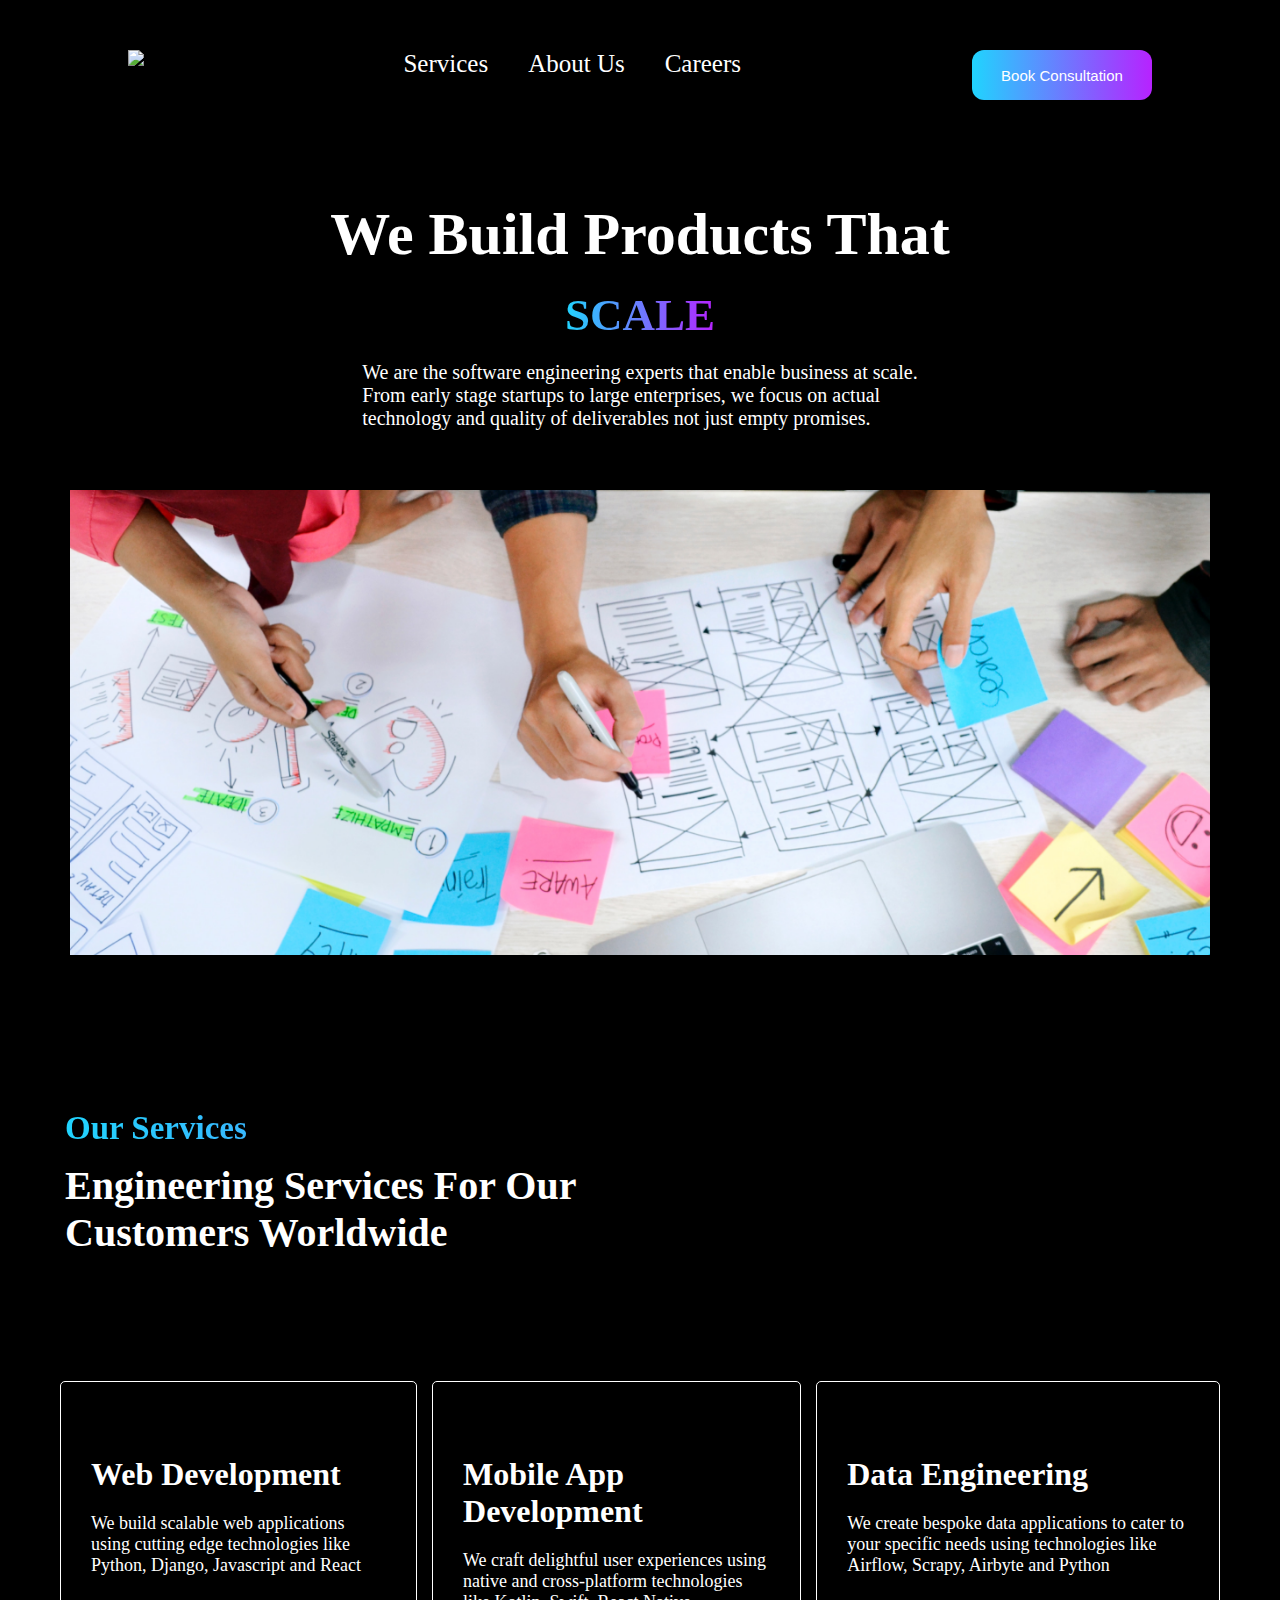
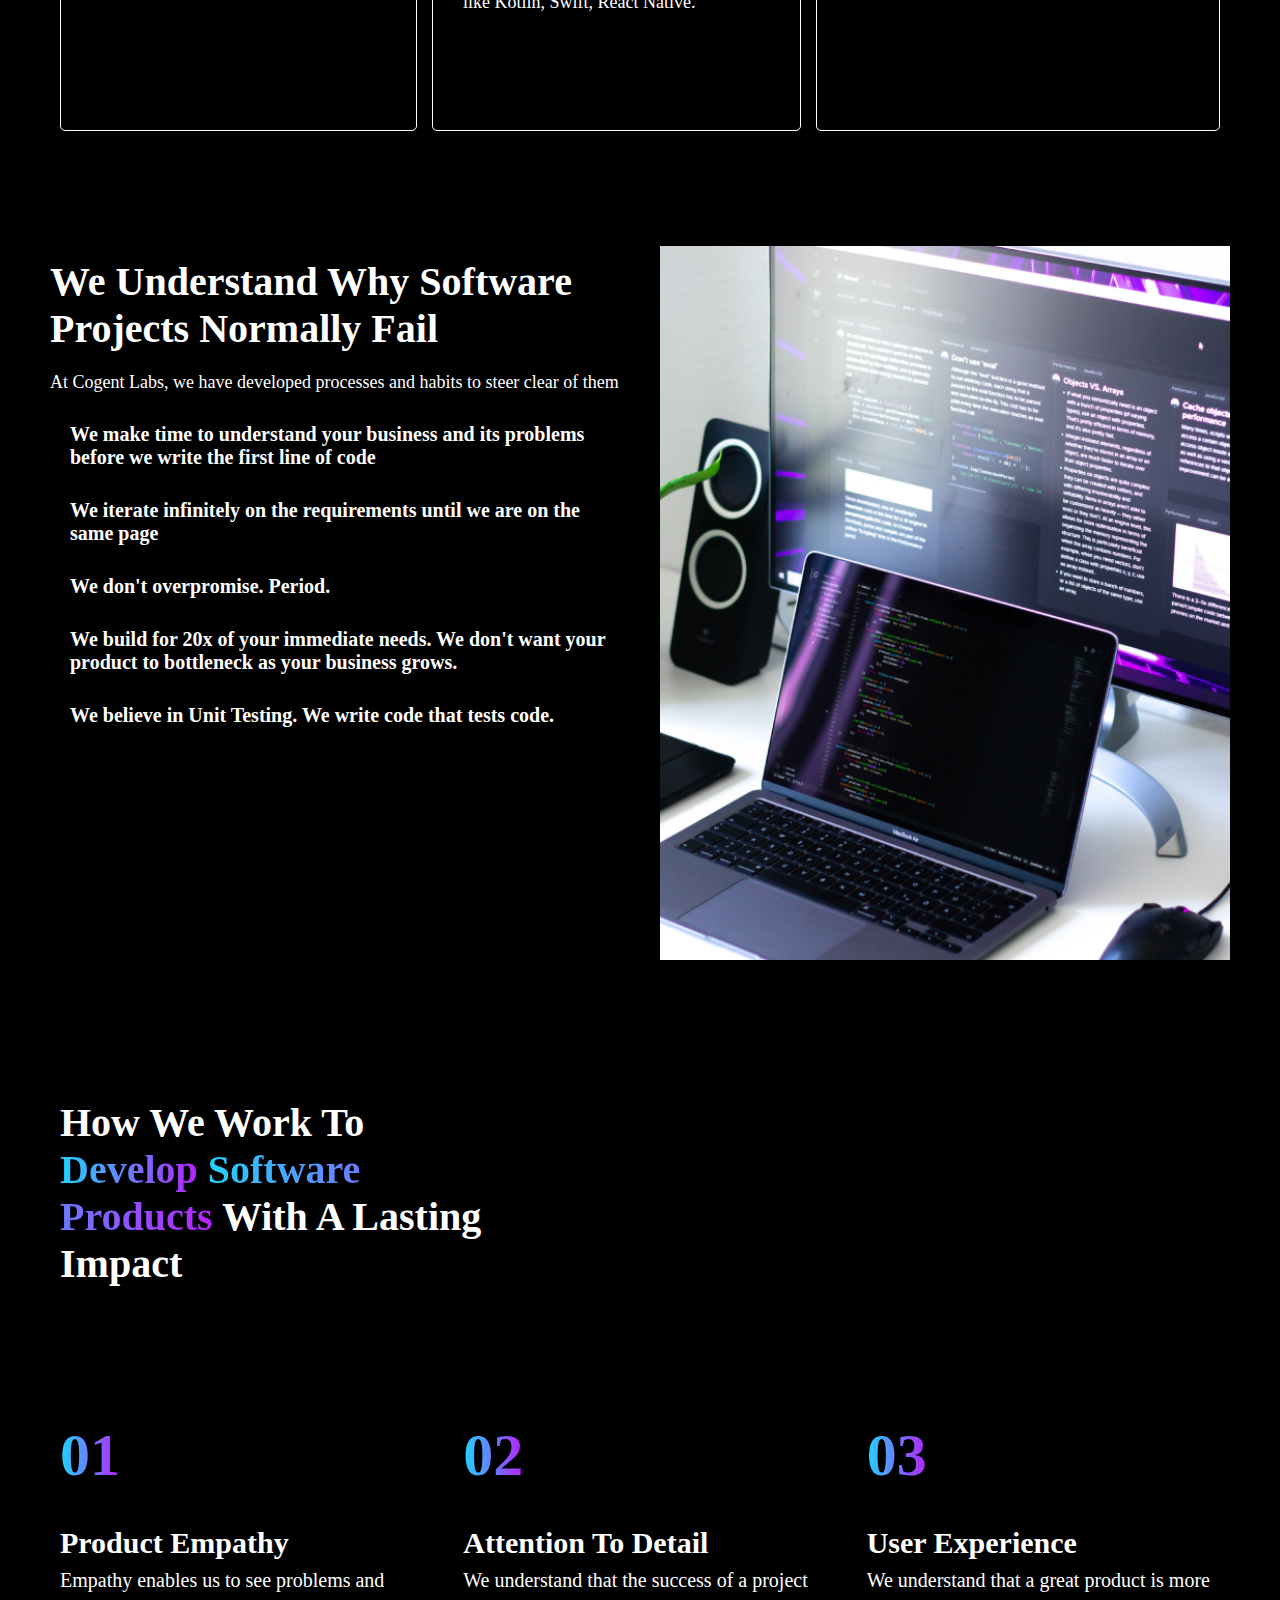
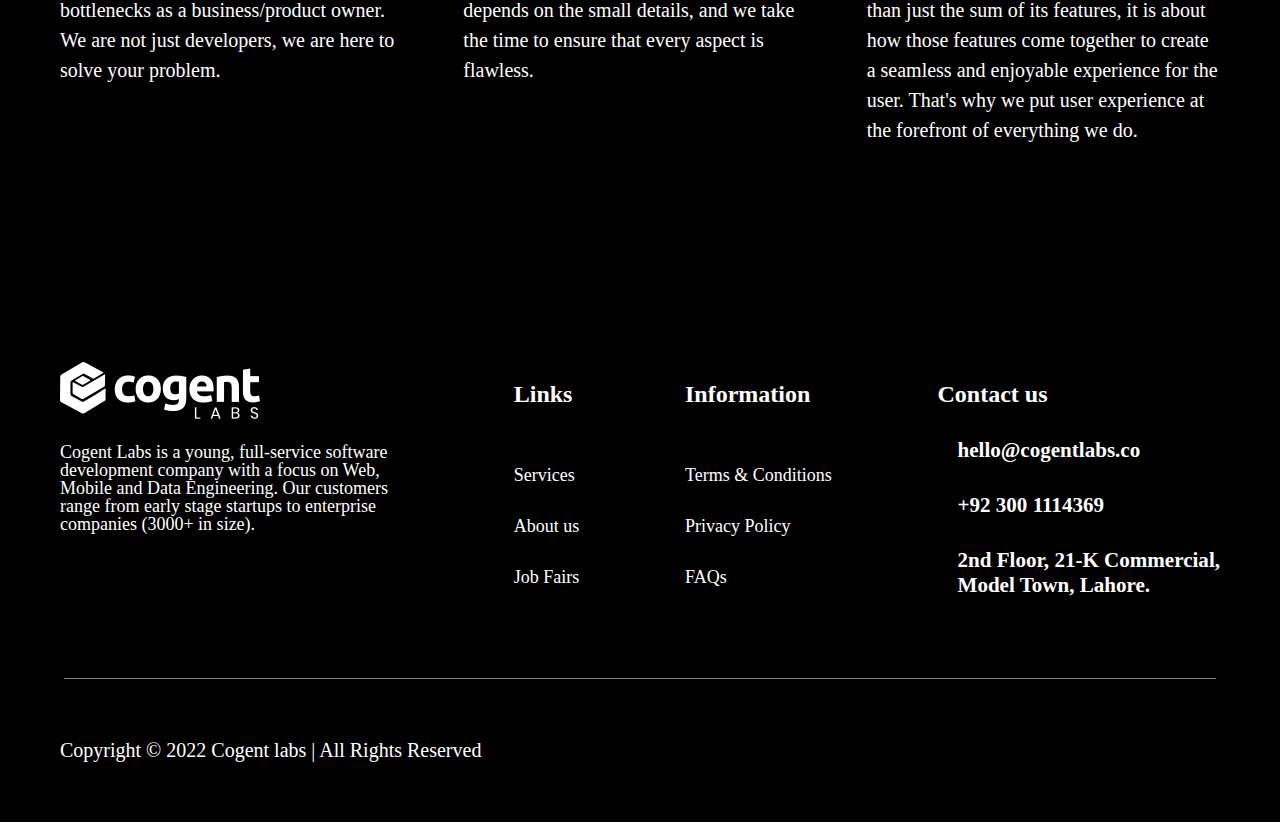
==== services.html @ 3e3c31b5 "Add files via upload" ====
<!DOCTYPE html>
<html lang="en">
<head>
    <meta charset="UTF-8">
    <meta name="viewport" content="width=device-width, initial-scale=1.0">
    <title>Cogent Labs Website</title>
    <link rel="stylesheet" href="services.css">
    <link rel="stylesheet" href="https://cdnjs.cloudflare.com/ajax/libs/font-awesome/6.5.2/css/all.min.css" integrity="sha512-SnH5WK+bZxgPHs44uWIX+LLJAJ9/2PkPKZ5QiAj6Ta86w+fsb2TkcmfRyVX3pBnMFcV7oQPJkl9QevSCWr3W6A==" crossorigin="anonymous" referrerpolicy="no-referrer" />
</head>
<body>
    <header>
        <nav>
            <div class="logo">
                <img src="https://cogentlabs.co/media/svg/CogentLabs.svg" alt="logo">
            </div>
            <ul class="navigation-ul">
                <li ><a class="navigation-anchortag" href="#service">Services</a></li>
                <li><a class="navigation-anchortag" href="#about us">About Us</a></li>
                <li><a class="navigation-anchortag" href="#caree">Careers</a></li>
            </ul>
            
            <button class="rightsidetopbtn">Book Consultation</button>
        
        </nav>
    </header>

    <div class="text-buidproducts">
        <h1>We Build Products That</h1>
        <h3>SCALE</h3>
        <p>We are the software engineering experts that enable business at scale.<br>

            From early stage startups to large enterprises, we focus on actual<br>
            
            technology and quality of deliverables not just empty promises.</p>

    </div>

    <div class="image-baner">
        <img src="images/Product-scale.original.png" alt="Product-scale">

    </div>

    <div class="our-services">
        <h2>Our Services</h2>
        <h1>Engineering Services For Our<br> Customers Worldwide</h1>

    </div>

    <section>
        <div class="card-box">
            <div class="card-box1">
                <img src="https://cogentlabs.co/media/svg/web_dev.svg" alt="">
                <h1>Web Development</h1>
                <p> We build scalable web applications using cutting edge technologies like Python, Django, Javascript and React </p>
                <div class="arrows">
                <i id="arrows-icon" class="fa-solid fa-arrow-right-long"></i>
                </div>
            </div>
        
          <div class="card-box1">
                <img src="https://cogentlabs.co/media/svg/Mobile_app_development.svg" alt="">
                <h1>Mobile App Development</h1>
                <p>  We craft delightful user experiences using native and cross-platform technologies like Kotlin, Swift, React Native.  </p>
                <div class="arrows">   
                <i id="arrows-icon" class="fa-solid fa-arrow-right-long"></i>
                </div>
            </div>
            <div class="card-box1">
                <img src="https://cogentlabs.co/media/svg/Data_Engineering.svg" alt="">
                <h1>Data Engineering</h1>
                <p>   We create bespoke data applications to cater to your specific needs using technologies like Airflow, Scrapy, Airbyte and Python </p>
                <div class="arrows">   
                <i id="arrows-icon" class="fa-solid fa-arrow-right-long"></i>
                </div>
            </div>
           

        </div>
    </section>

    <section class="section-log">
            <div class="we-understan">
                <div class="cogentlabs-heading">
                 <h1>We Understand Why Software Projects Normally Fail</h1>
                 <p>At Cogent Labs, we have developed processes and habits to steer clear of them</p>
                </div>

                <div class="paragrap-icon">
                    <div class="text-tick">
                        <i id="tickcolors" class="fa-solid fa-check"></i>
                        <h3>We make time to understand your business and its problems before we write the first line of code</h3>
                    </div>
                    <div class="text-tick">
                        <i id="tickcolors" class="fa-solid fa-check"></i>
                        <h3>We iterate infinitely on the requirements until we are on the same page</h3>
                    </div>
                    <div class="text-tick">
                        <i id="tickcolors" class="fa-solid fa-check"></i>
                        <h3> We don't overpromise. Period.</h3>
                    </div>
                    <div class="text-tick">
                        <i id="tickcolors" class="fa-solid fa-check"></i>
                        <h3> We build for 20x of your immediate needs. We don't want your product to bottleneck as your business grows.</h3>
                    </div>
                    <div class="text-tick">
                        <i id="tickcolors" class="fa-solid fa-check"></i>
                        <h3>We believe in Unit Testing. We write code that tests code.</h3>
                    </div>
                    
                </div>

            </div>
            
            <div class="failur-image">
                <img src="images/Failure-cause.original.png" alt="">

            </div>
    </section>

    <!-- How We Work To Develop Software Products With A Lasting Impact -->
  <div class="How-Develop">
    <h1>How We Work To 
        <span>Develop</span>
        <span>Software Products</span>
        With A Lasting
        Impact
        </h1>
 </div>
 <div class="text-product-Empathy">
 <div class="Product-Empathy">
    <span>01</span>
    <h2>Product Empathy</h2>
    <p>Empathy enables us to see problems and bottlenecks as a business/product owner. We are not just developers, we are here to solve your problem.</p>

 </div>
 <div class="Product-Empathy">
    <span>02</span>
    <h2>Attention To Detail</h2>
    <p>We understand that the success of a project depends on the small details, and we take the time to ensure that every aspect is flawless.</p>

</div>
<div class="Product-Empathy">
    <span>03</span>
    <h2>User Experience</h2>
    <p>We understand that a great product is more than just the sum of its features, it is about how those features come together to create a seamless and enjoyable experience for the user. That's why we put user experience at the forefront of everything we do.</p>

 </div>
 </div>


<!-- Cogent footer -->
 
<section class="footer-cogentlab">
    <div class="logo-paragrape">
        <img src="images/CogentLabs (1).png" alt="log-footer">
        <p>Cogent Labs is a young, full-service software development company with a focus on Web, Mobile and Data Engineering. Our customers range from early stage startups to enterprise companies (3000+ in size).</p>
     </div>
     
     <div class="links">
        <h2>Links</h2>
        <ul class="bottomlist">
            <li class="list-item">Services</li>
            <li class="list-item">About us</li>
            <li class="list-item">Job Fairs</li>
        </ul>
     </div>
     <div class="links">
        <h2>Information</h2>
        <ul class="bottomlist">
        <li class="list-item">Terms & Conditions</li>
        <li class="list-item">Privacy Policy</li>
        <li class="list-item">FAQs</li>
    </ul>
     </div>
     <div class="links">
        <h2>Contact us</h2>
        <ul class="bottomlist">
            <li class="lastrightli">
                <i class="fa-regular fa-envelope"></i>
                <h3>hello@cogentlabs.co</h3>
            </li>
            <li class="lastrightli">
                <i class="fa-solid fa-phone"></i>
                <h3>
                    +92 300 1114369</h3>
            </li>
            <li class="lastrightli">
                <i class="fa-solid fa-location-dot"></i>
                <h3>2nd Floor, 21-K Commercial,<br> Model Town, Lahore.</h3>
            </li>
        </ul>
    
     </div>
    
</section>
<!-- hr -->
 <!-- <div class="line"></div> -->
<div class="divider">

</div>

 <div class="copyright-icon">
    <div>
        <p>Copyright © 2022 Cogent labs | All Rights Reserved</p>
    </div>
    <div class="footer-icons">
        <div class="footer-icon">
            <i class="fa-brands fa-linkedin-in"></i>
        </div>
        <div class="footer-icon">
            <i class="fa-brands fa-instagram"></i>
        </div>
        <div class="footer-icon">
            <i class="fa-brands fa-facebook-f"></i>
        </div>

    </div>

 </div>
 
    
</body>
</html>
---- services.css ----
@import url('https://fonts.googleapis.com/css2?family=Inter:wght@100..900&family=Roboto+Mono:ital,wght@0,500;0,600;1,400&family=Roboto:ital,wght@0,100;0,300;0,400;0,500;0,700;0,900;1,100;1,300;1,400;1,500;1,700;1,900&display=swap');

*{
    margin:0px;
    padding: 0px;
    font-family: Source Sans 3;
    box-sizing: border-box;
    background: black;
}
header{
    /* margin-top: 50px; */
    /* margin: 50px ; */
    /* position: sticky; */
    /* top: 0; */
    
    
}
nav{
    display: flex;
    justify-content: space-between;
    position: sticky;
    width: 80%;
    margin: auto;
   margin-top: 50px;
    
}
.navigation-ul{
    list-style: none;
    display: flex;
    justify-content: space-between;
    gap: 40px;
    font-size: 25px;
   
}
   
.navigation-anchortag{
    display: flex;
    text-decoration: none;
    color: white;

}
 
.navigation-anchortag:hover{

    background: linear-gradient(to right, #20D4FE 0%, #B722FF 100%);
    -webkit-background-clip: text;
    -webkit-text-fill-color: transparent;

}
button{
    border: none;
    font-size: 16px;
    
}

.rightsidetopbtn
{
    align-items: center;
    color: #fff;
    font-weight: 400;
     background:linear-gradient(to right, #20D4FE 0%, #B722FF 100%);
    height: 50px;
    width: 180px;
    font-size: 15px;
    border-radius: 12px;
}


/* text-buidproducts */
.text-buidproducts{
    color:white ;
    align-items: center;
    display: flex;
    justify-content: center;
    flex-direction: column;
    margin-top: 100px;
    gap: 20px;
}
.text-buidproducts h1{
  font-size: 60px;
  font-weight: 600;
}
.text-buidproducts h3{
    font-size: 45px;
    background: linear-gradient(to right, #20D4FE 0%, #B722FF 100%);
    -webkit-background-clip: text;
    -webkit-text-fill-color: transparent;

   
}
.text-buidproducts p{
    font-size: 20px;
}

    /* image-banner */
.image-baner img{
    width: 100%;
    height: 100%;
     padding: 0 4.375rem;
    vertical-align: middle;
    margin-top: 60px;
    }

    /* our-services */
    .our-services{
        color: white;
        display: flex;
        justify-content: center;
        flex-direction: column;
        margin-top: 90px;
        padding: 65px;
        gap: 15px;
        
    }
    .our-services h2{
        background: linear-gradient(to right, #20D4FE 0%, #B722FF 100%);
        -webkit-background-clip: text;
        -webkit-text-fill-color: transparent;
        font-size: 33px;
    }
    .our-services h1{
        font-size: 40px;
    }

    /* card section */
    .card-box{
        color: white;
        display: flex;
        justify-content: center;
        align-items: center;
        padding: 60px;
        gap: 15px;

    }
    .card-box1{
        
         /* width: 100%; */
        height: 350px; 
        padding: 30px;
        border: 1px solid white;
        color: white;
        border-radius: 5px;
        gap: 40px;
       
    }
    .card-box1:hover{
       border: 0.125rem solid transparent;
       background:linear-gradient(#000,#000)padding-box,linear-gradient(to right,#20D4FE 0%, #B722FF 100%) border-box;
       cursor: pointer;
       #arrows-icon
       {
        background: linear-gradient(to right, #20D4FE 0%, #B722FF 100%);
        -webkit-background-clip: text;
        color: transparent;
       }
    }
    

    .card-box1 img{
        margin-top: 20px;
    }

    .card-box1 h1{
        margin-top: 20px;
    }
    .card-box1 p{
        font-size: 18px;
        margin-top: 20px;
    }
    .arrows{
        
        /* color: white; */
        margin-top: 19px;
        /* margin-left: 40px; */
        font-size: 30px;
        
        }
    

        /* We Understand Why Software Projects Normally Fail */
        .section-log{
            display: flex;
            margin-top: 5px;
            padding: 50px;
            width: 100%;
            color: white;
            gap: 40px;
            justify-content: center;
        }
        .text-tick{
            display: flex;
            gap: 20px;
            margin-top: 30px;
            
            
        }
        .failur-image img{
            width: 100%;
        }
        .failur-image 
        {
           /* border: 1px solid salmon;  */
           width: 50%;
        }
        .we-understan
        {
            width: 50%; 
            margin-top: 12px;
           
        }
        .cogentlabs-heading h1{
            font-size: 40px;
            text-wrap: 0.5px;
            
        }
        .cogentlabs-heading p{
            font-size: 18px;
            margin-top: 20px;

        }

        .paragrap-icon h3{
           
            font-size: 20px;
        }

        #tickcolors
        {
            font-size: 30px;
            background: linear-gradient(to right, #20D4FE 0%, #B722FF 100%);
            -webkit-background-clip: text;
            -webkit-text-fill-color: transparent;
            font-weight: 900;
        }

        /* How We Work To Develop Software Products With A Lasting Impact */
        .How-Develop{
            color: #fff;
            padding: 60px;
            margin-top: 25px;
            width: 43%;
            margin-bottom: 1px;
            
        }
        .How-Develop h1{
            font-size: 40px;
           
        }
        .How-Develop span{
            background: linear-gradient(to right, #20D4FE 0%, #B722FF 100%);
            -webkit-background-clip: text;
            -webkit-text-fill-color: transparent;
        }
        
        .text-product-Empathy{
            color: white;
            padding: 60px;
        }

        .text-product-Empathy{
            display: flex;
            justify-content: space-between;
            gap: 50px;
            margin-top: 3px;
            width: 100%;
        }
        .Product-Empathy span{
            /* gap: 90px; */
            background: linear-gradient(to right, #20D4FE 0%, #B722FF 100%);
            -webkit-background-clip: text;
            -webkit-text-fill-color: transparent;
            font-size: 60px;
            font-weight: 600;
            /* margin-bottom: 50px; */
        }
        .Product-Empathy{
            width: 33.3%;
            line-height: 1.5;
          
        }
        .Product-Empathy h2{
            font-size: 30px;
            margin-top: 20px;
        }
        .Product-Empathy p{
            font-size: 20px;
        }

        /* <!-- Cogent footer --> */

        .footer-cogentlab{
             /* margin-top:250px; */
            margin-top: 96px;
          /* border-bottom: 2px solid gray; */
            color: white;
            display: flex;
            justify-content: space-between;
           flex-direction:row;
            width: 100%;
            padding: 60px;

           
        }
        .logo-paragrape{
        width: 30%;
        height: 50%;
        }
       .main-link-sec{
            display: flex;
            justify-content: space-between;
             }
        .links
        {
            color: #fff;
            display: flex;
            flex-direction: column;
            
           
            justify-content: space-between;
            margin-bottom: 20px;
           
         
    
            
        }

        .links h2 {
          margin-top: 20px;
        }

        .bottomlist{
            list-style: none;
            justify-content: space-around;
            
           
        }
        .bottomlist li{
            display: flex;
            margin-top: 30px;
            gap: 20px;
            font-size: 18px;
            font-weight: 200;
            
        }
        .bottomlist .list-item{
            margin-bottom: 10px;
            
        }
         /* .lastrightli li{
            gap: 10px;
            justify-content: space-between;
        } */
        .logo-paragrape p{
            margin-top: 20px;
            font-size: 18px;
            line-height: 1;
            /* font-weight: 530; */
        }
        /* hr */
        /* .line{
            border: 2px solid gray;
        } */
        .divider{
            border-bottom: 1px solid gray; 
             margin: 0 auto;
             width: 90%;
        }

        .copyright-icon{
            display: flex;
            flex-direction: row;
            /* justify-content:end;
            align-items: end; */
            color: white;
            padding: 60px;
            justify-content: space-between;
            /* gap: 20px; */
      
        }
        .copyright-icon p{
            font-size: 20px;
        }
        .footer-icons{
            display: flex;
            flex-direction: row;
            justify-content:end;
            align-items: end;
            gap: 20px;
            font-size: 18px;
           
           
          
        }
        .footer-icon .fa-brands{
            display: flex;
            background: linear-gradient(to right, #20D4FE 0%, #B722FF 100%);
            -webkit-background-clip: text;
            -webkit-text-fill-color: transparent;

            
            
            
        }
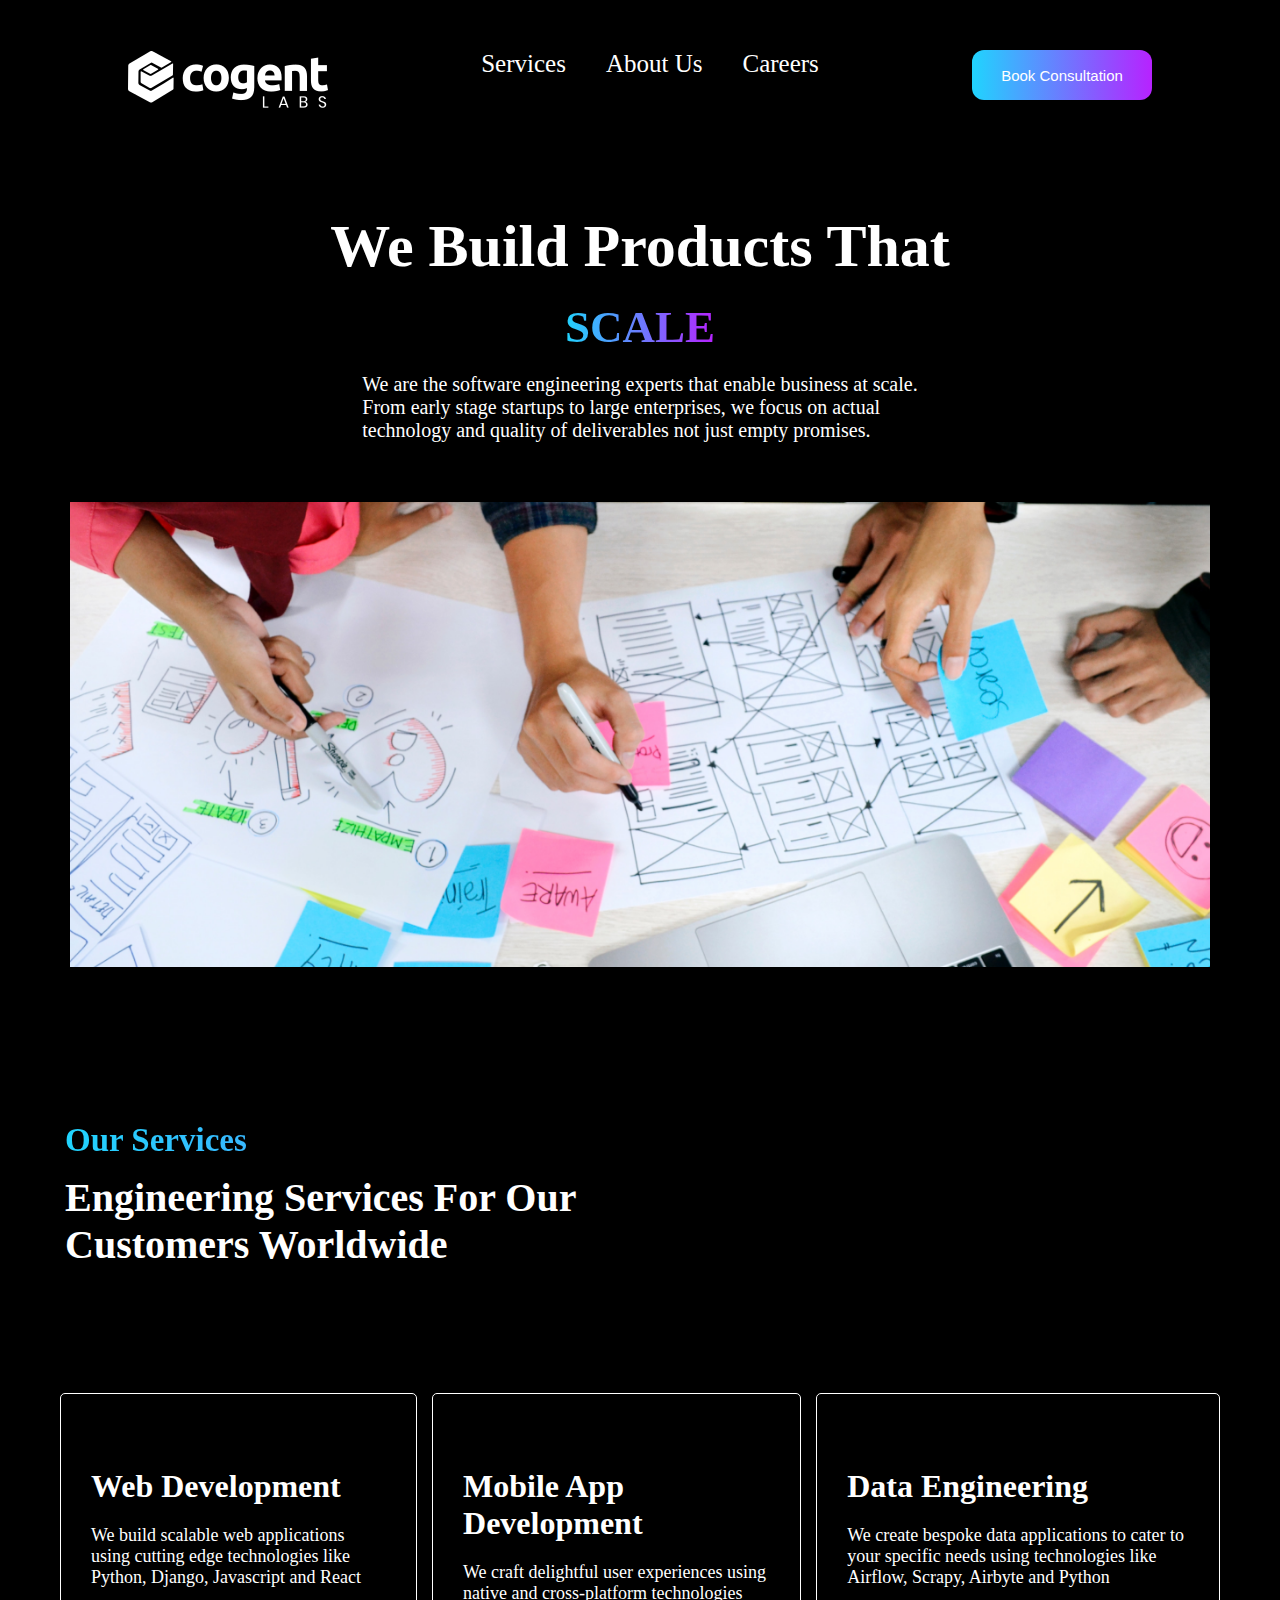
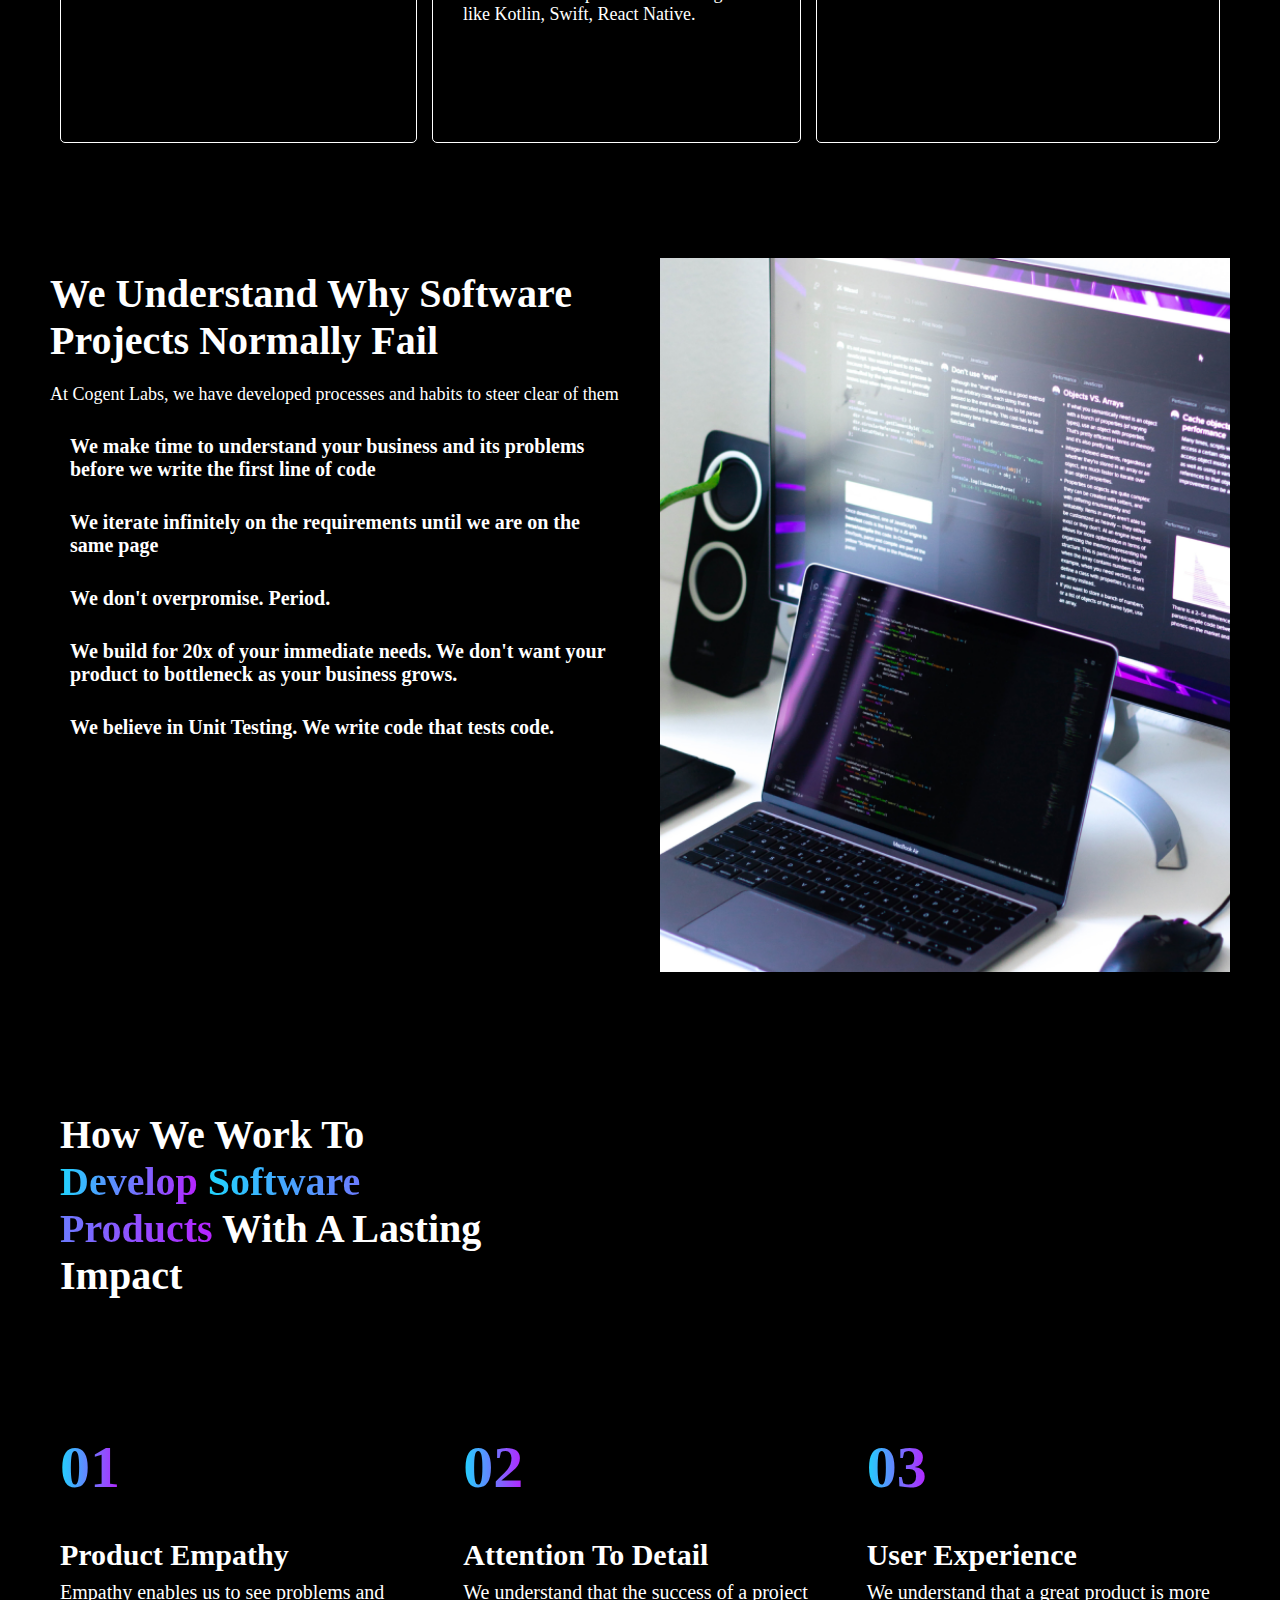
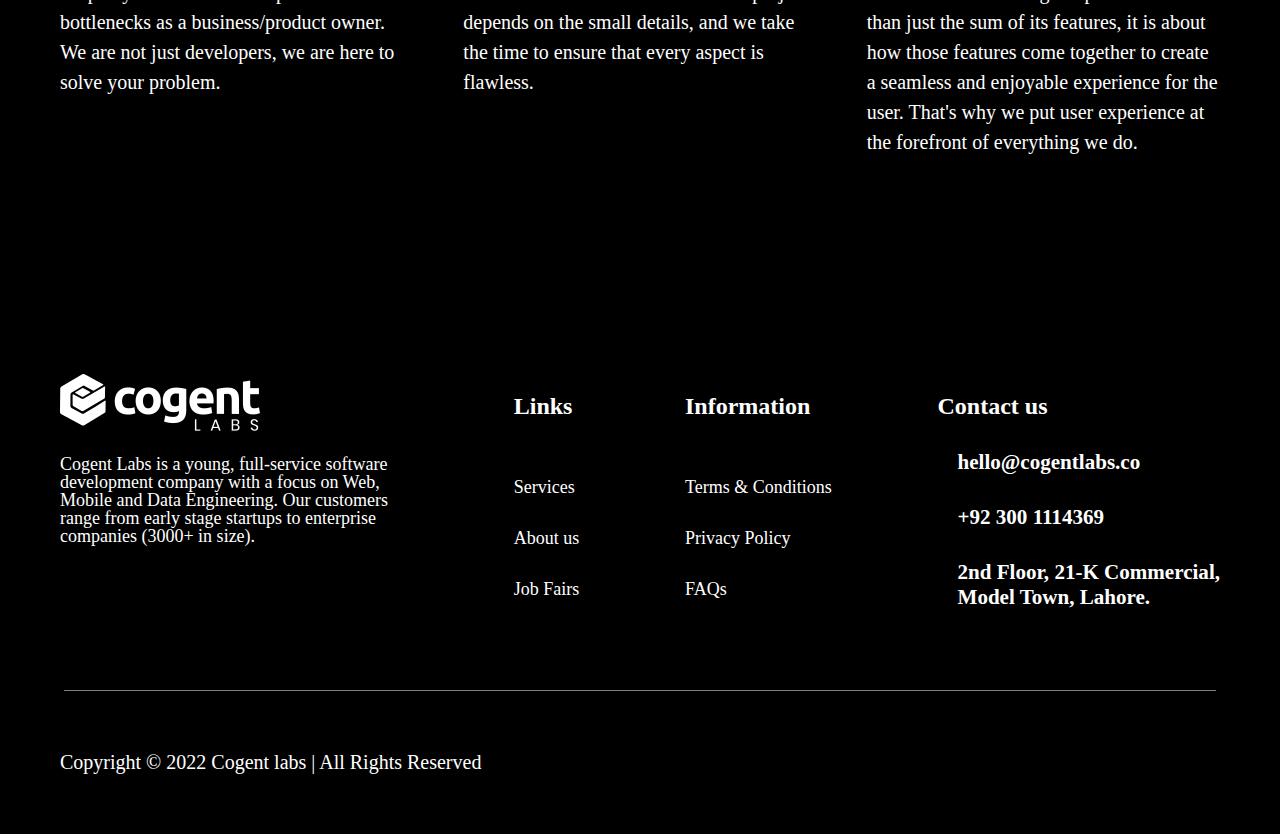
==== commit aca9be38: "Update services.html" ====
--- a/services.html
+++ b/services.html
@@ -11,7 +11,7 @@
     <header>
         <nav>
             <div class="logo">
-                <img src="https://cogentlabs.co/media/svg/CogentLabs.svg" alt="logo">
+                <img src="images/CogentLabs (1).png" alt="logo">
             </div>
             <ul class="navigation-ul">
                 <li ><a class="navigation-anchortag" href="#service">Services</a></li>
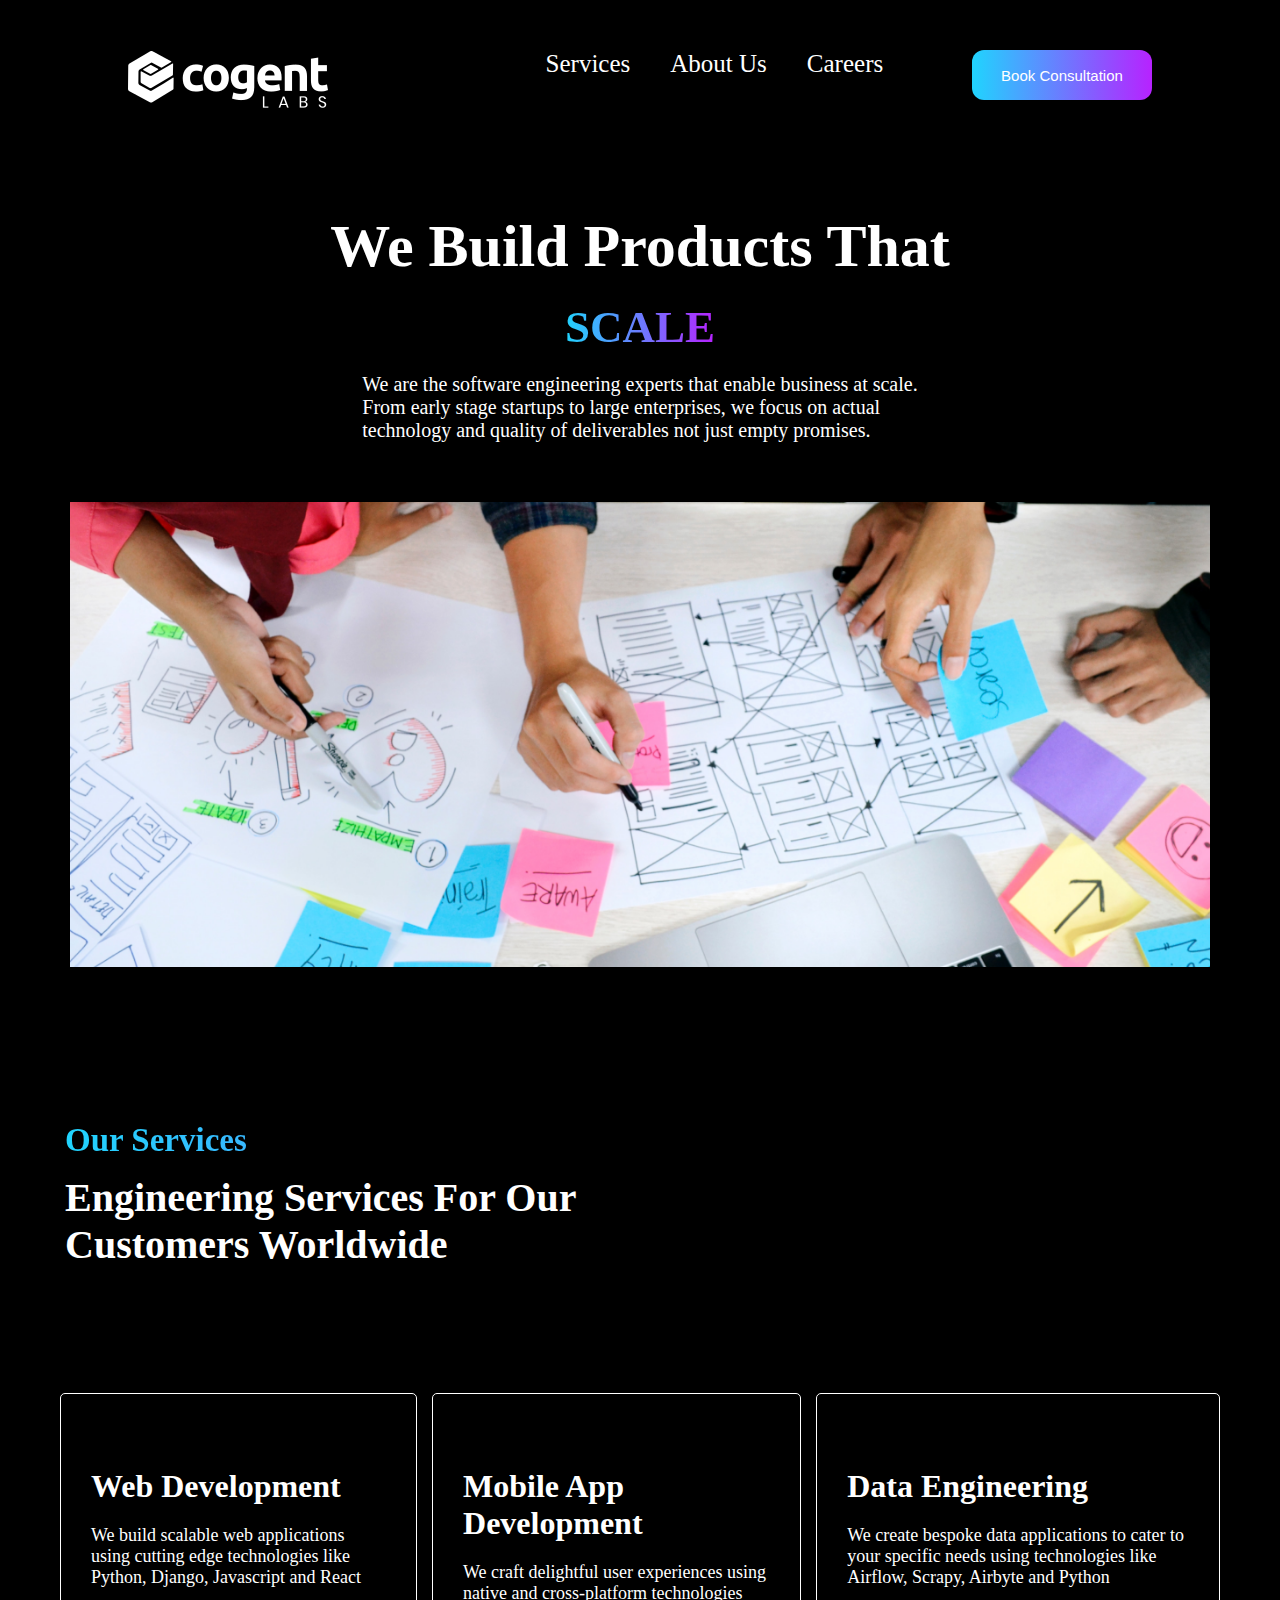
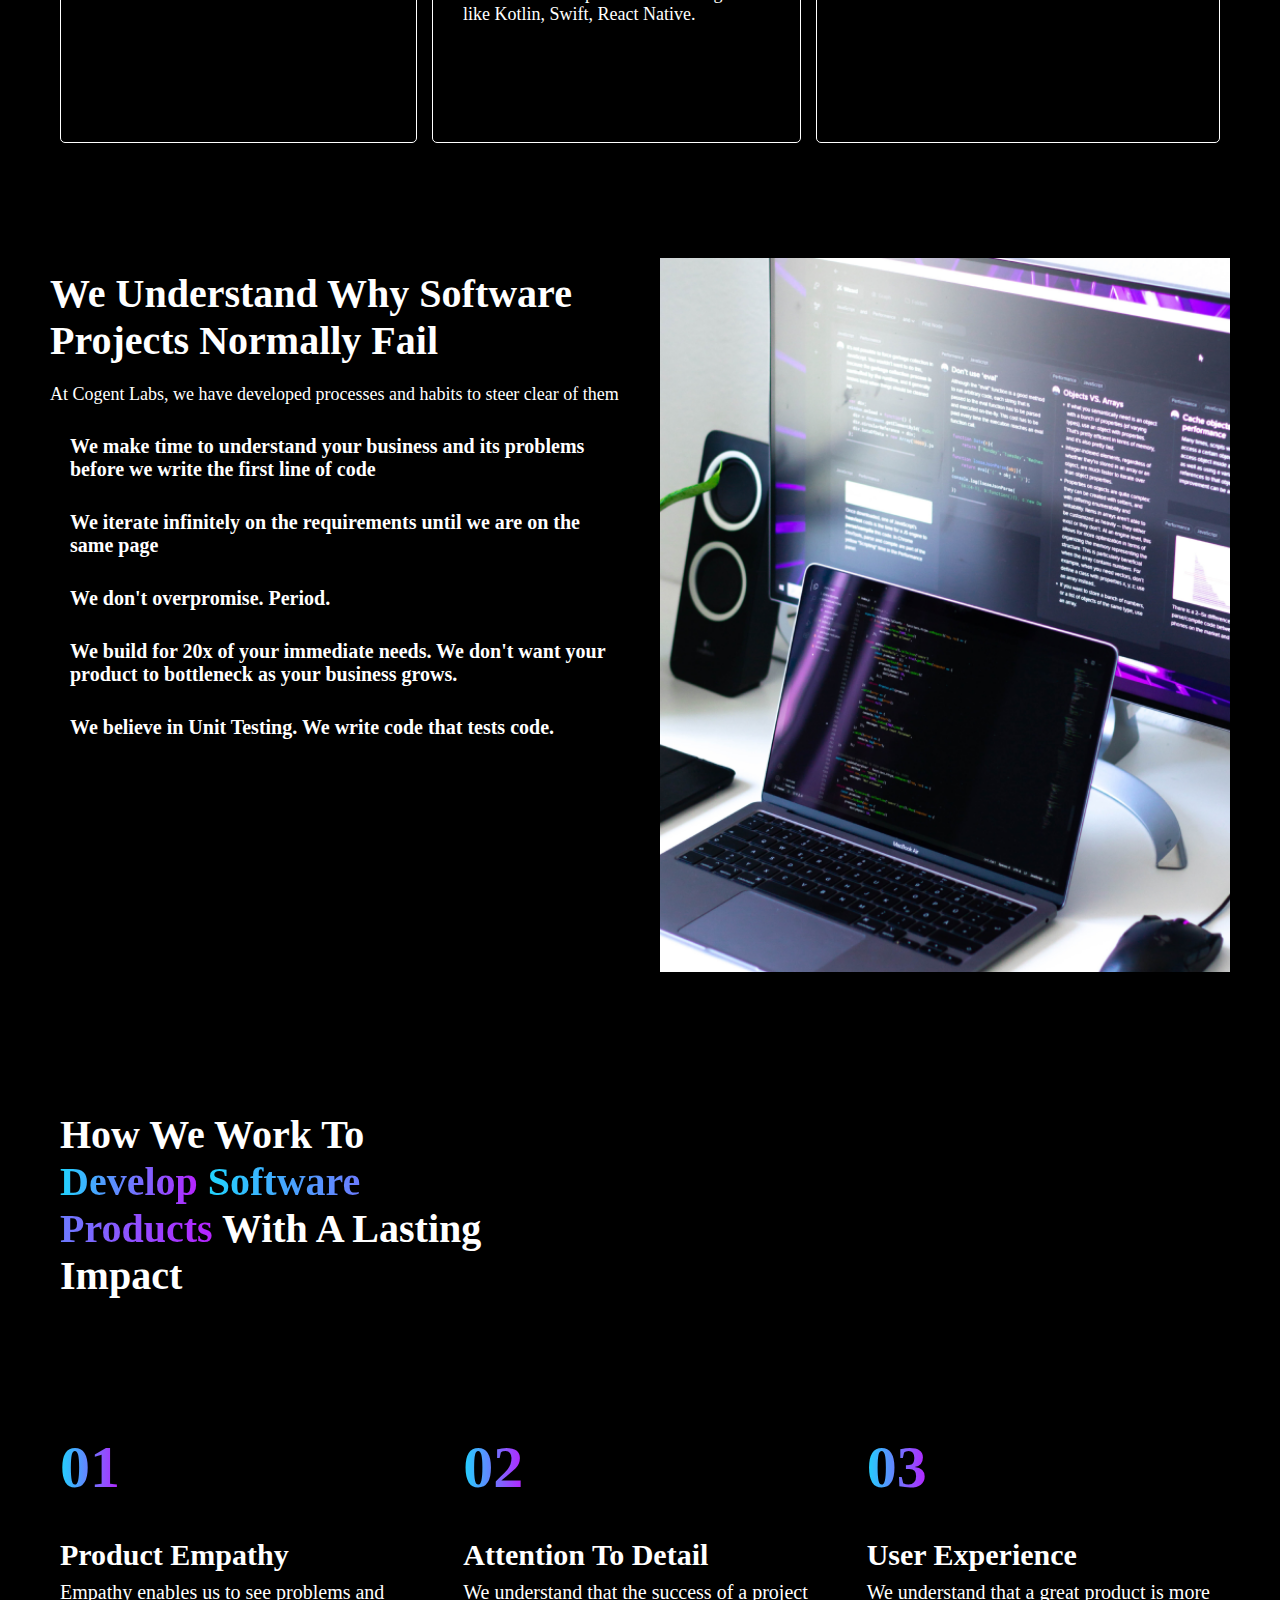
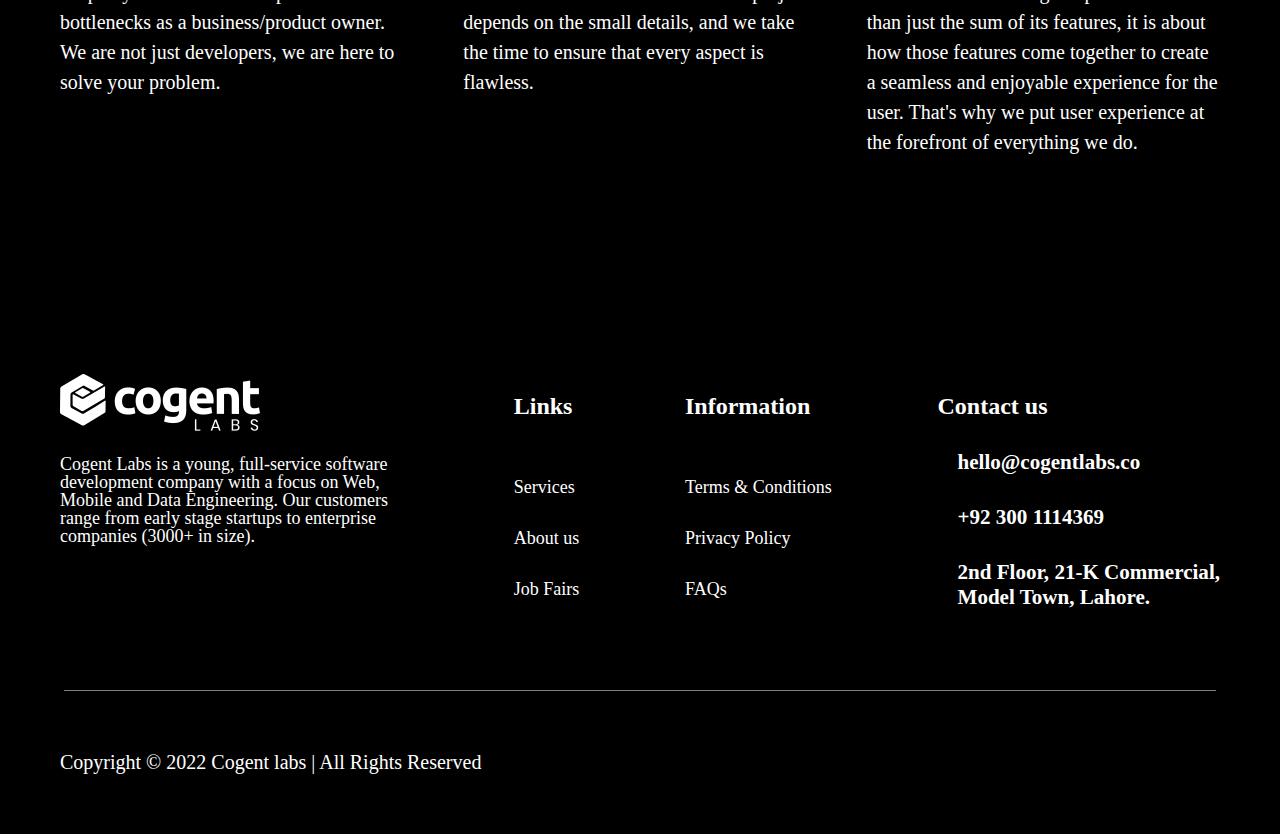
==== commit 38cc799e: "Update services.html" ====
--- a/services.html
+++ b/services.html
@@ -11,7 +11,10 @@
     <header>
         <nav>
             <div class="logo">
-                <img src="images/CogentLabs (1).png" alt="logo">
+                <a hef="index.html" class="home_logo"><img
+                    src="images/CogentLabs (1).png"
+                    alt="logo"
+                  /><a/>
             </div>
             <ul class="navigation-ul">
                 <li ><a class="navigation-anchortag" href="#service">Services</a></li>
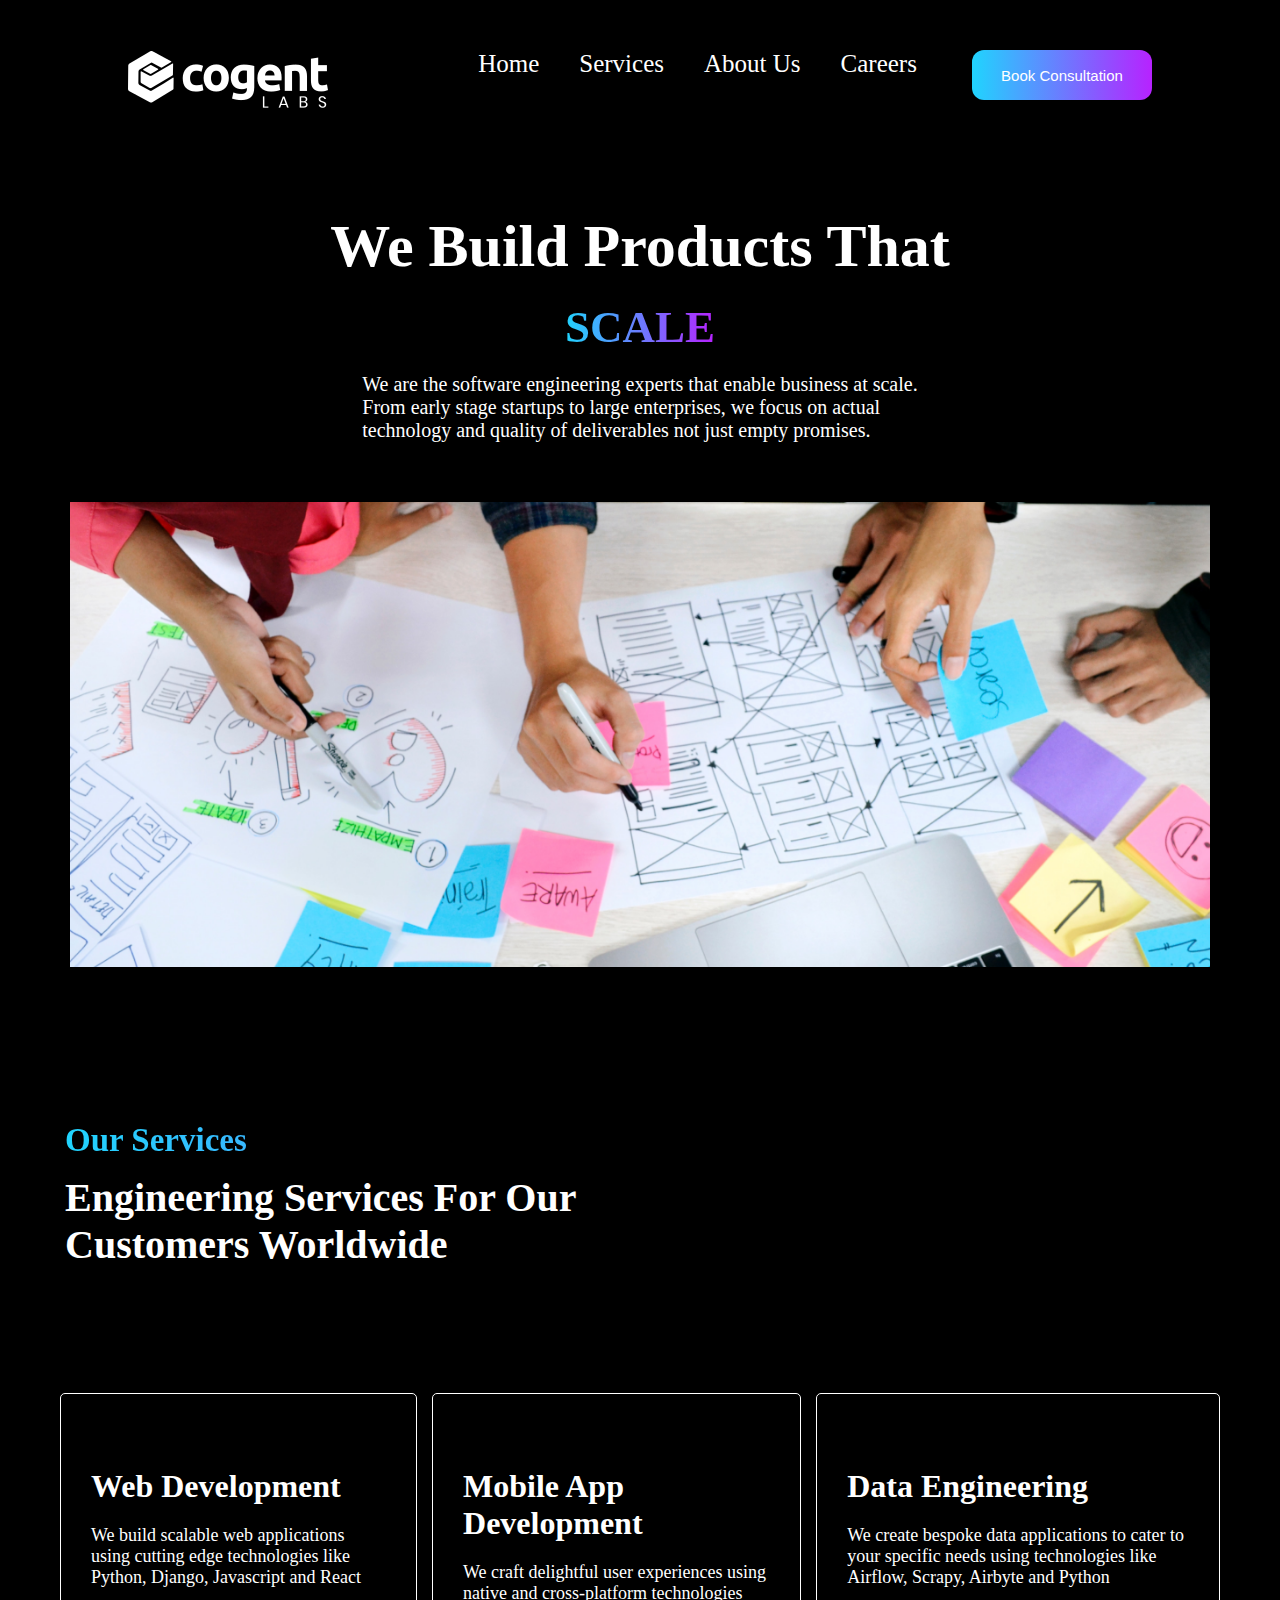
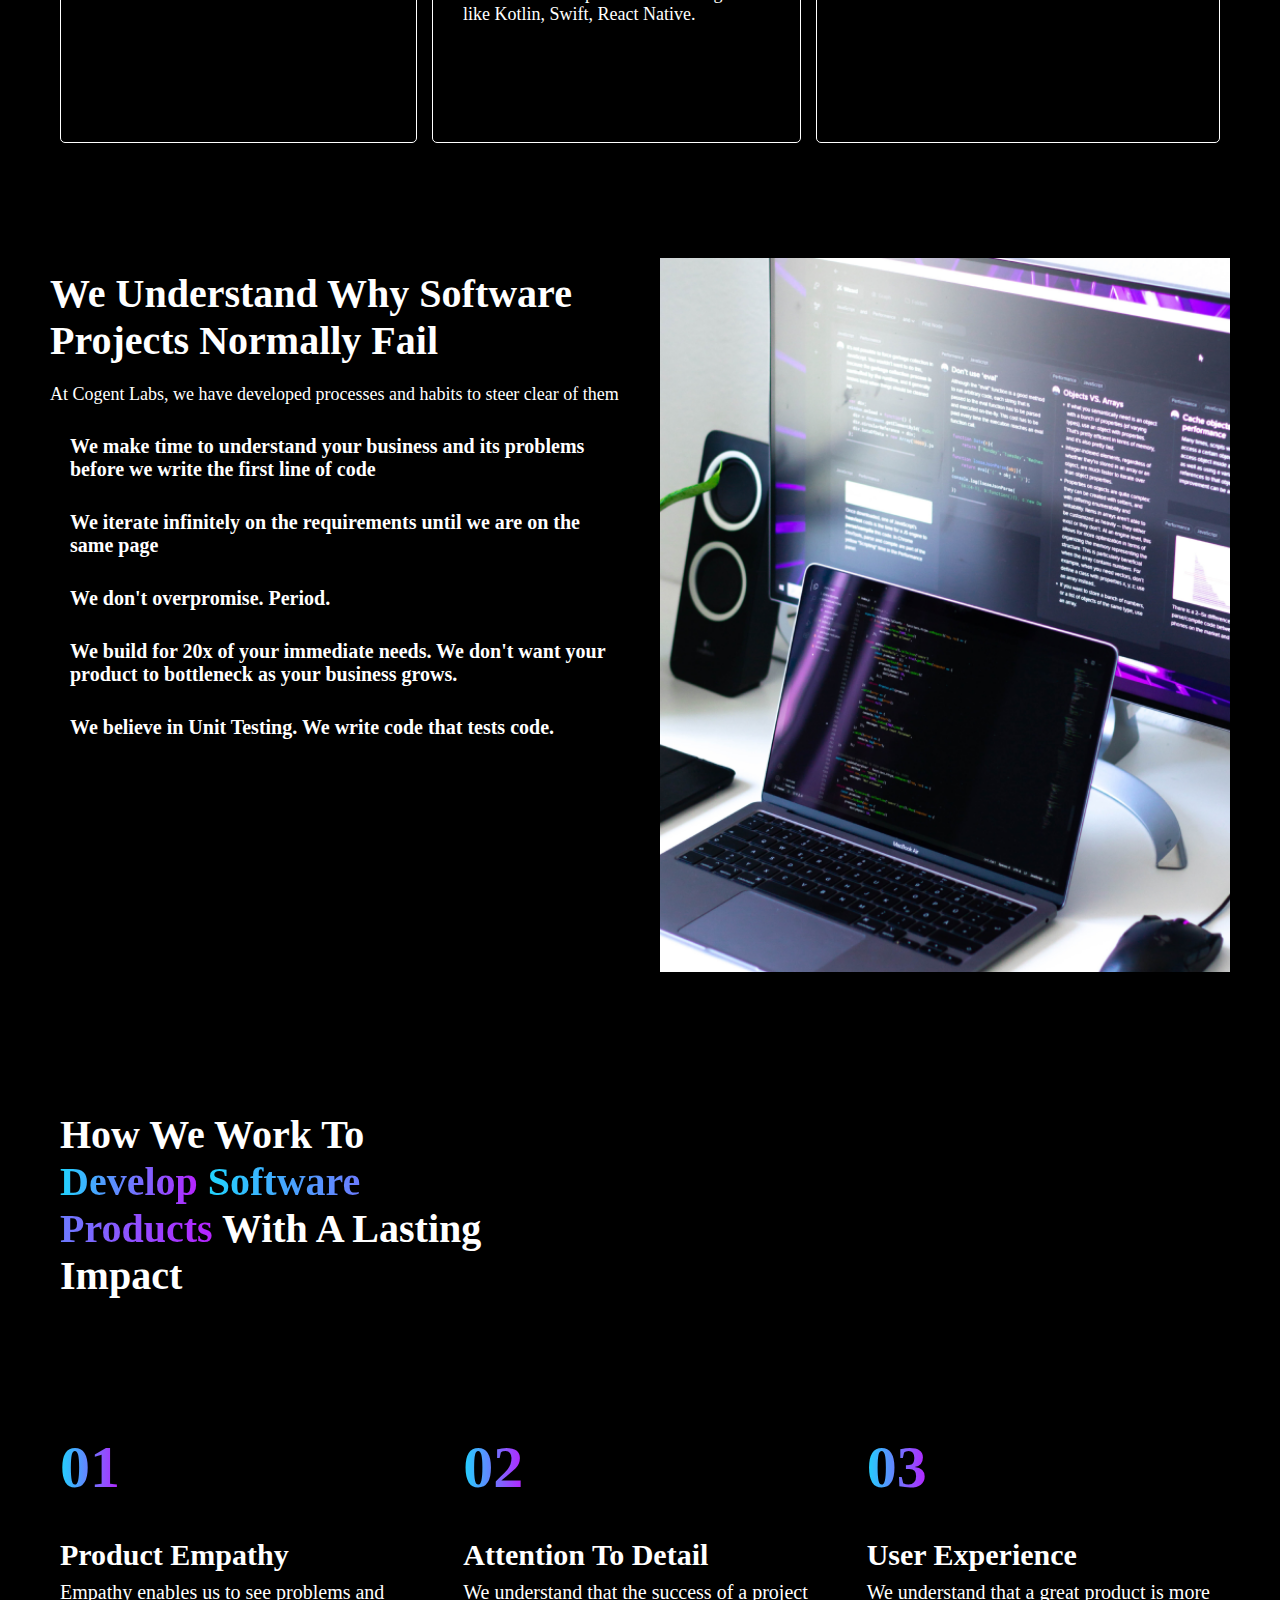
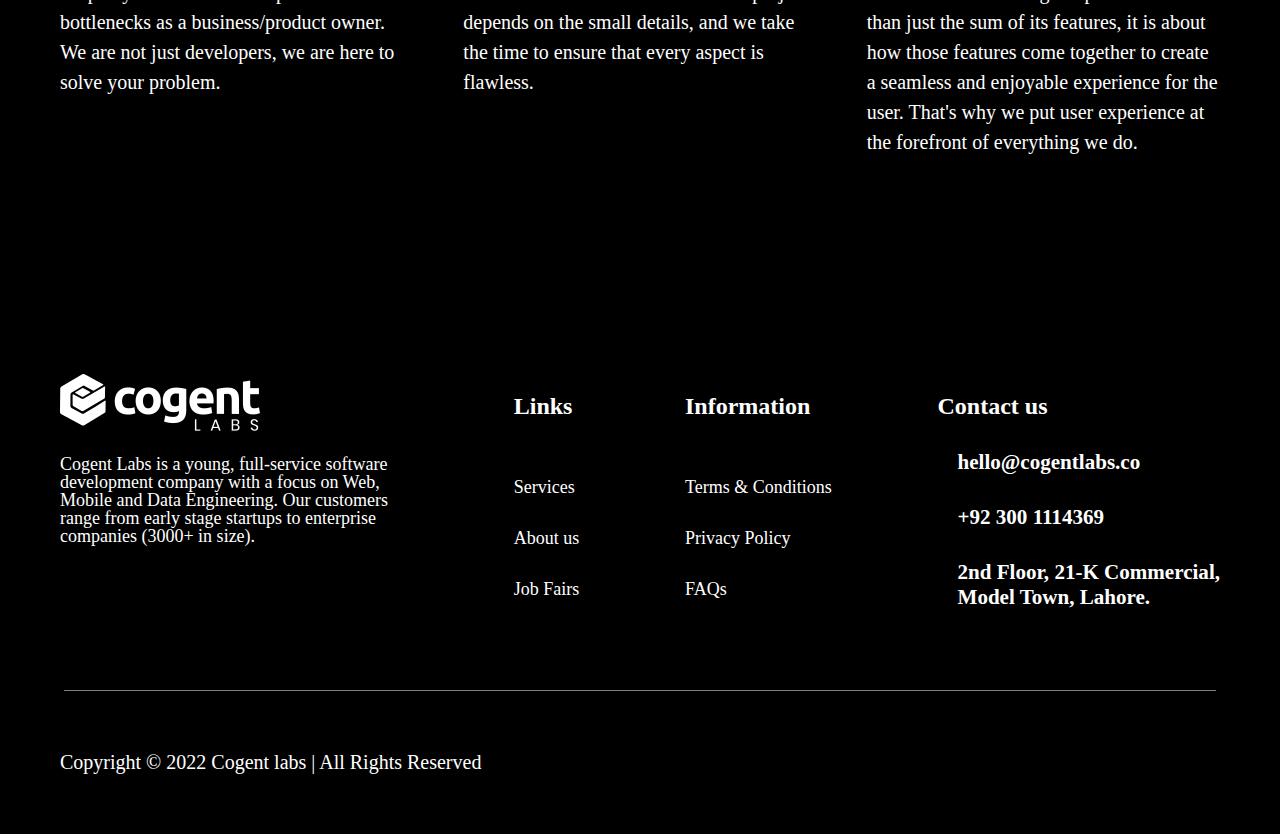
==== commit f5259259: "Update services.html" ====
--- a/services.html
+++ b/services.html
@@ -17,6 +17,9 @@
                   /><a/>
             </div>
             <ul class="navigation-ul">
+                <li>
+                    <a class="navigation-anchortag" href="index.html">Home</a>
+                </li>
                 <li ><a class="navigation-anchortag" href="#service">Services</a></li>
                 <li><a class="navigation-anchortag" href="#about us">About Us</a></li>
                 <li><a class="navigation-anchortag" href="#caree">Careers</a></li>
